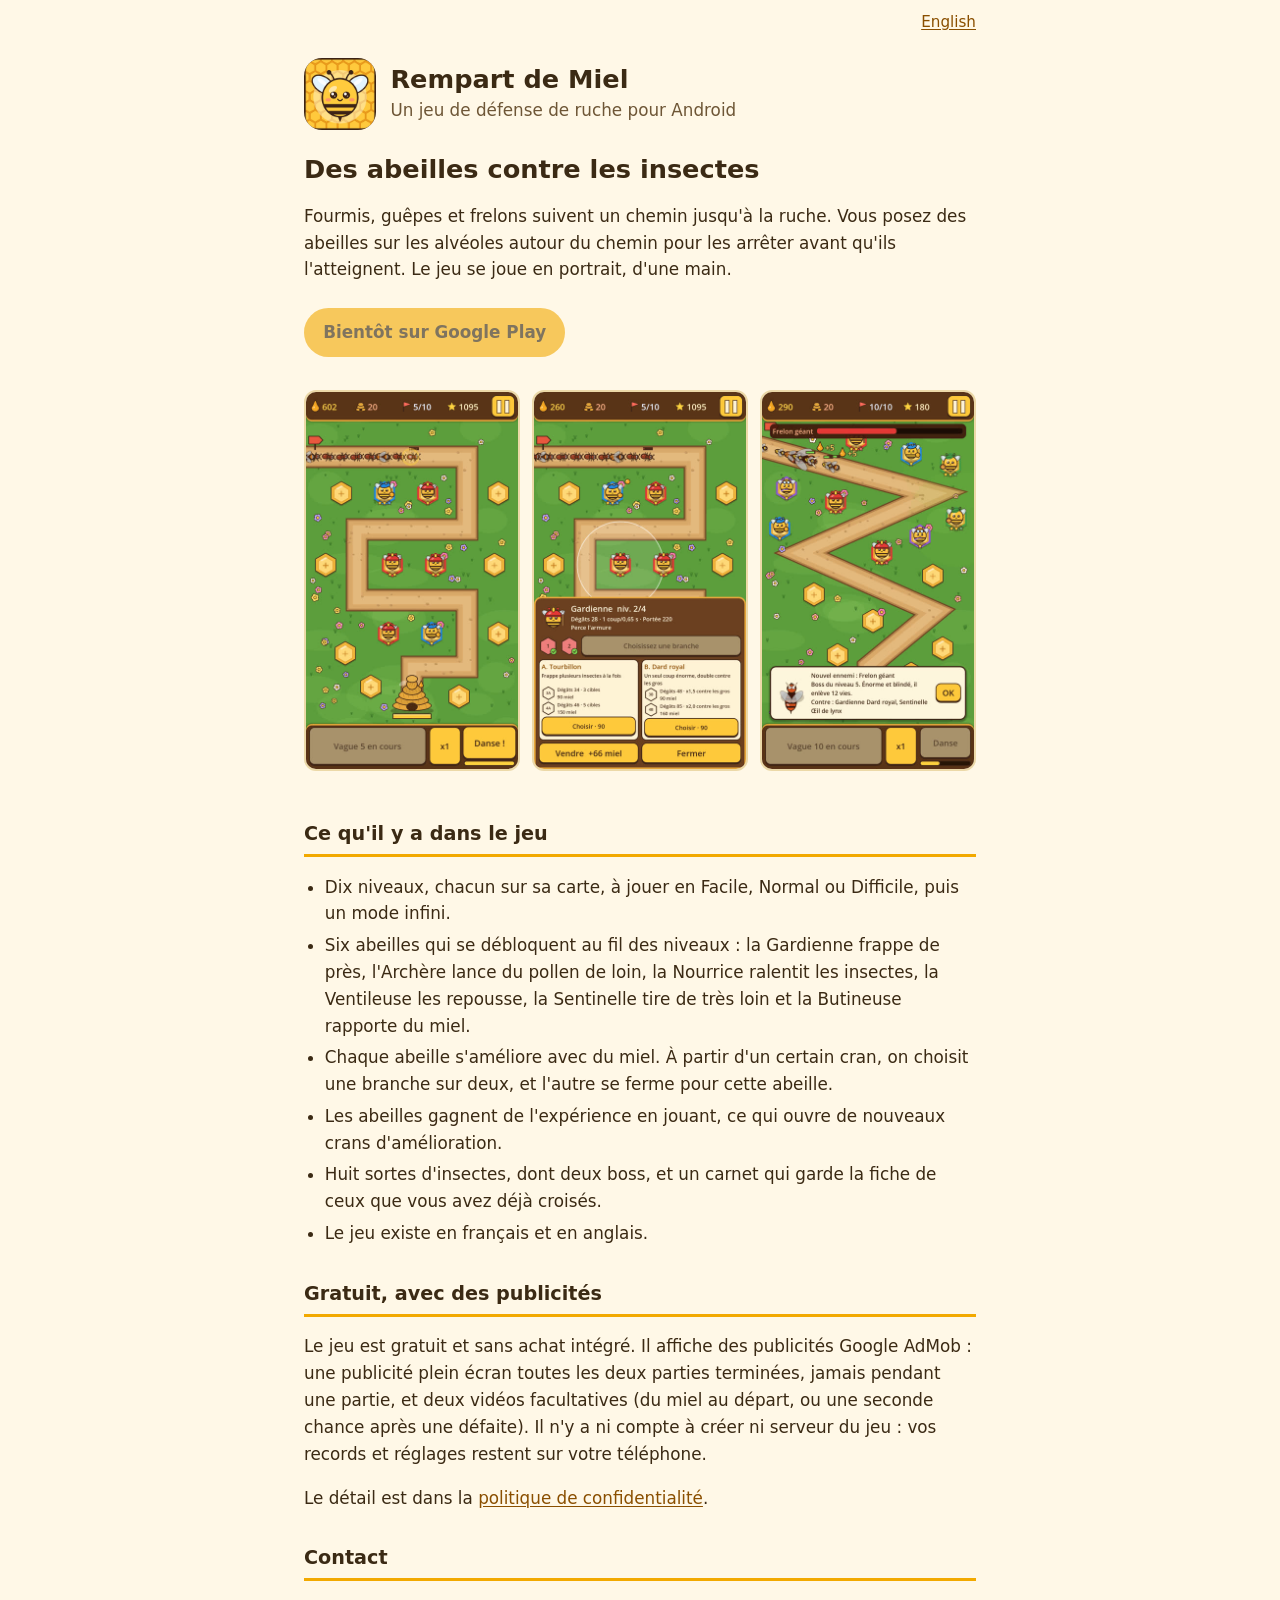
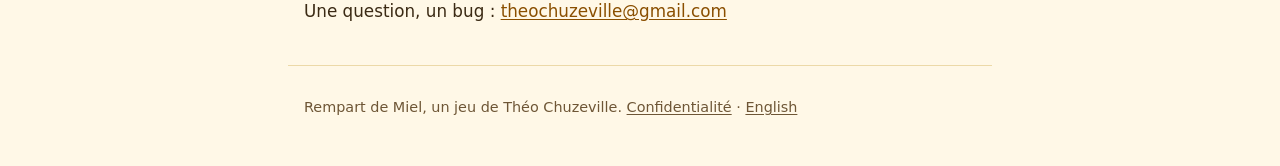
==== index.html @ 2e62ffb2 "Site de Rempart de Miel Co-Authored-By: Claude Opus 5.5 <noreply@anthropic.com>" ====
<!doctype html>
<html lang="fr">
<head>
<meta charset="utf-8">
<meta name="viewport" content="width=device-width, initial-scale=1">
<title>Rempart de Miel</title>
<meta name="description" content="Rempart de Miel, un jeu de défense de ruche pour Android : posez des abeilles sur les alvéoles pour arrêter les insectes.">
<link rel="stylesheet" href="style.css">
<link rel="icon" href="images/icone.png">
<link rel="alternate" hreflang="en" href="en/">
</head>
<body>
<nav class="langues"><a href="en/" hreflang="en" lang="en">English</a></nav>
<header>
  <img src="images/icone.png" alt="" width="72" height="72">
  <div>
    <p class="titre">Rempart de Miel</p>
    <p class="sous-titre">Un jeu de défense de ruche pour Android</p>
  </div>
</header>
<main>
  <h1>Des abeilles contre les insectes</h1>
  <p>Fourmis, guêpes et frelons suivent un chemin jusqu'à la ruche. Vous posez des abeilles sur les alvéoles autour du chemin pour les arrêter avant qu'ils l'atteignent. Le jeu se joue en portrait, d'une main.</p>

  <!-- LIEN PLAY STORE À COMPLÉTER : remplacer le paragraphe ci-dessous par
       <a class="bouton" href="https://play.google.com/store/apps/details?id=com.theochuzeville.rempartdemiel">Télécharger sur Google Play</a>
       une fois le jeu publié. -->
  <p><span class="bouton inactif">Bientôt sur Google Play</span></p>

  <div class="captures">
    <img src="images/06-partie.jpg" alt="Une partie : des fourmis avancent sur le chemin, des abeilles les attendent sur les alvéoles" width="432" height="768" loading="lazy">
    <img src="images/08-arbre-choix.jpg" alt="La fiche d'amélioration d'une abeille, avec ses deux branches au choix" width="432" height="768" loading="lazy">
    <img src="images/16-boss.jpg" alt="L'arrivée d'un boss, avec sa barre de vie en haut de l'écran" width="432" height="768" loading="lazy">
  </div>

  <h2>Ce qu'il y a dans le jeu</h2>
  <ul>
    <li>Dix niveaux, chacun sur sa carte, à jouer en Facile, Normal ou Difficile, puis un mode infini.</li>
    <li>Six abeilles qui se débloquent au fil des niveaux : la Gardienne frappe de près, l'Archère lance du pollen de loin, la Nourrice ralentit les insectes, la Ventileuse les repousse, la Sentinelle tire de très loin et la Butineuse rapporte du miel.</li>
    <li>Chaque abeille s'améliore avec du miel. À partir d'un certain cran, on choisit une branche sur deux, et l'autre se ferme pour cette abeille.</li>
    <li>Les abeilles gagnent de l'expérience en jouant, ce qui ouvre de nouveaux crans d'amélioration.</li>
    <li>Huit sortes d'insectes, dont deux boss, et un carnet qui garde la fiche de ceux que vous avez déjà croisés.</li>
    <li>Le jeu existe en français et en anglais.</li>
  </ul>

  <h2>Gratuit, avec des publicités</h2>
  <p>Le jeu est gratuit et sans achat intégré. Il affiche des publicités Google AdMob : une publicité plein écran toutes les deux parties terminées, jamais pendant une partie, et deux vidéos facultatives (du miel au départ, ou une seconde chance après une défaite). Il n'y a ni compte à créer ni serveur du jeu : vos records et réglages restent sur votre téléphone.</p>
  <p>Le détail est dans la <a href="confidentialite.html">politique de confidentialité</a>.</p>

  <h2>Contact</h2>
  <p>Une question, un bug : <a href="mailto:theochuzeville@gmail.com">theochuzeville@gmail.com</a></p>
</main>
<footer>
  <p>Rempart de Miel, un jeu de Théo Chuzeville. <a href="confidentialite.html">Confidentialité</a> · <a href="en/" hreflang="en" lang="en">English</a></p>
</footer>
</body>
</html>
---- style.css ----
/* Rempart de Miel : style du site. Aucune ressource externe. */
:root {
  --fond: #fff8e7;
  --carte: #ffffff;
  --texte: #3b2a14;
  --discret: #6e5636;
  --miel: #f2a900;
  --miel-fonce: #a86a00;
  --lien: #8a4f00;
  --bord: #ecd9a8;
  color-scheme: light dark;
}

@media (prefers-color-scheme: dark) {
  :root {
    --fond: #1d1609;
    --carte: #2a2010;
    --texte: #f6ead2;
    --discret: #cbb68f;
    --miel: #f5b82e;
    --miel-fonce: #f5b82e;
    --lien: #ffcb5c;
    --bord: #4a3a1c;
  }
}

* { box-sizing: border-box; }

html { -webkit-text-size-adjust: 100%; }

body {
  margin: 0;
  background: var(--fond);
  color: var(--texte);
  font-family: system-ui, -apple-system, "Segoe UI", Roboto, sans-serif;
  font-size: 1.05rem;
  line-height: 1.6;
}

main, header, footer {
  max-width: 44rem;
  margin: 0 auto;
  padding: 0 1rem;
}

header {
  display: flex;
  align-items: center;
  gap: 0.9rem;
  padding-top: 1.5rem;
}

header img {
  width: 72px;
  height: 72px;
  border-radius: 18px;
  flex: none;
}

header .titre { font-size: 1.6rem; font-weight: 700; margin: 0; line-height: 1.2; }
header .sous-titre { margin: 0.2rem 0 0; color: var(--discret); }

nav.langues {
  max-width: 44rem;
  margin: 0 auto;
  padding: 0.6rem 1rem 0;
  text-align: right;
  font-size: 0.95rem;
}

h1 { font-size: 1.6rem; line-height: 1.25; margin: 1.5rem 0 0.5rem; }
h2 {
  font-size: 1.2rem;
  margin: 2rem 0 0.5rem;
  padding-bottom: 0.25rem;
  border-bottom: 3px solid var(--miel);
}

a { color: var(--lien); text-underline-offset: 2px; }
a:focus-visible { outline: 3px solid var(--miel); outline-offset: 2px; }

.bouton {
  display: inline-block;
  margin: 0.5rem 0;
  padding: 0.7rem 1.2rem;
  border-radius: 999px;
  background: var(--miel);
  color: #2b1d05;
  font-weight: 700;
  text-decoration: none;
}

.bouton.inactif { opacity: 0.6; cursor: default; }

.captures {
  display: flex;
  gap: 0.75rem;
  overflow-x: auto;
  padding: 0.5rem 0 1rem;
  scroll-snap-type: x mandatory;
}

.captures img {
  width: 42%;
  max-width: 216px;
  height: auto;
  flex: none;
  border-radius: 12px;
  border: 2px solid var(--bord);
  scroll-snap-align: start;
}

ul { padding-left: 1.3rem; }
li { margin: 0.3rem 0; }

.encadre {
  background: var(--carte);
  border: 1px solid var(--bord);
  border-left: 5px solid var(--miel);
  border-radius: 8px;
  padding: 0.8rem 1rem;
  margin: 1rem 0;
}

footer {
  margin-top: 2.5rem;
  padding-top: 1rem;
  padding-bottom: 2rem;
  border-top: 1px solid var(--bord);
  color: var(--discret);
  font-size: 0.9rem;
}

footer a { color: var(--discret); }
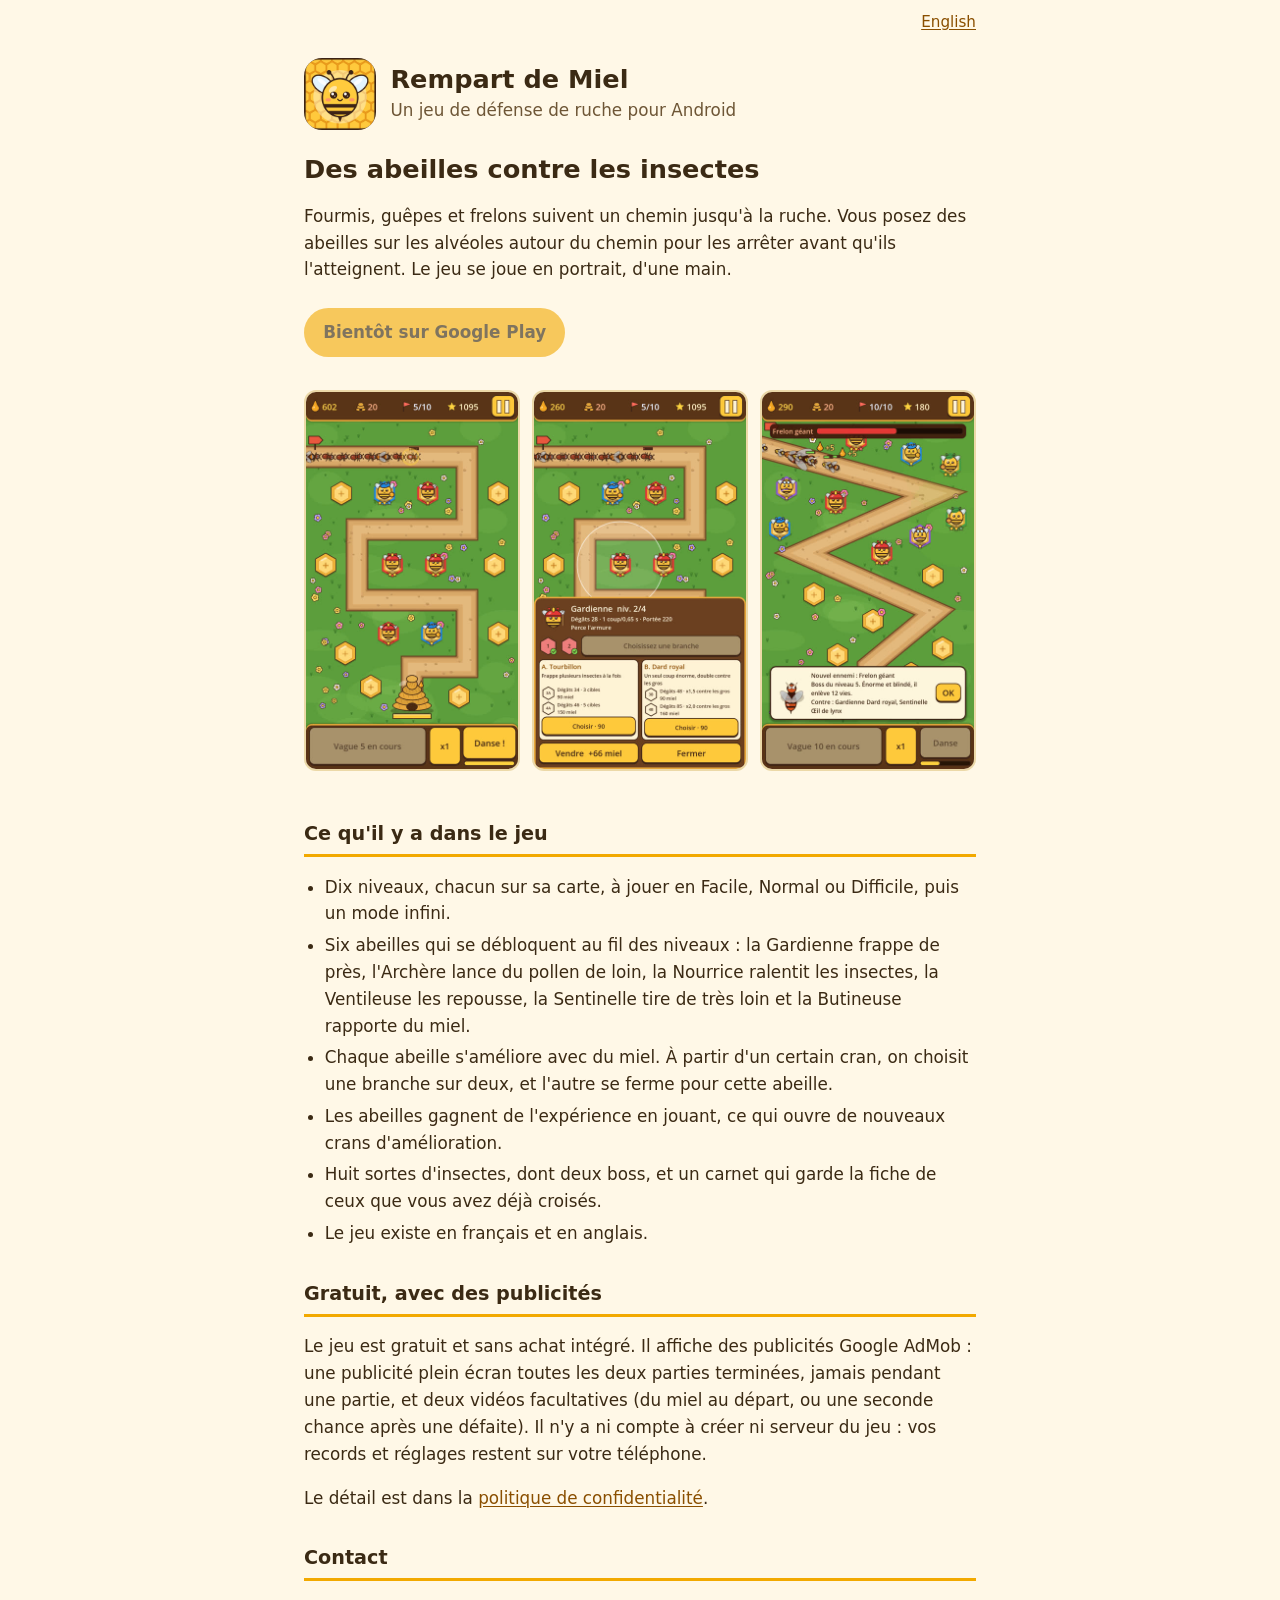
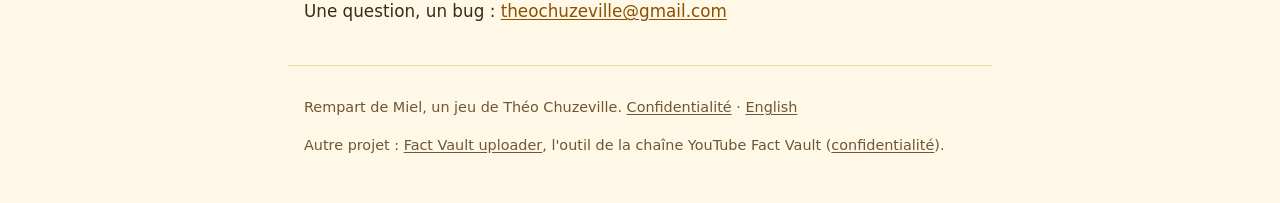
==== commit 4f55558a: "Pages Fact Vault uploader : accueil et confidentialité pour l'écran de consentement Google Co-Author" ====
--- a/index.html
+++ b/index.html
@@ -52,6 +52,7 @@
 </main>
 <footer>
   <p>Rempart de Miel, un jeu de Théo Chuzeville. <a href="confidentialite.html">Confidentialité</a> · <a href="en/" hreflang="en" lang="en">English</a></p>
+  <p>Autre projet : <a href="fact-vault/">Fact Vault uploader</a>, l'outil de la chaîne YouTube Fact Vault (<a href="fact-vault/privacy.html#fr">confidentialité</a>).</p>
 </footer>
 </body>
 </html>
